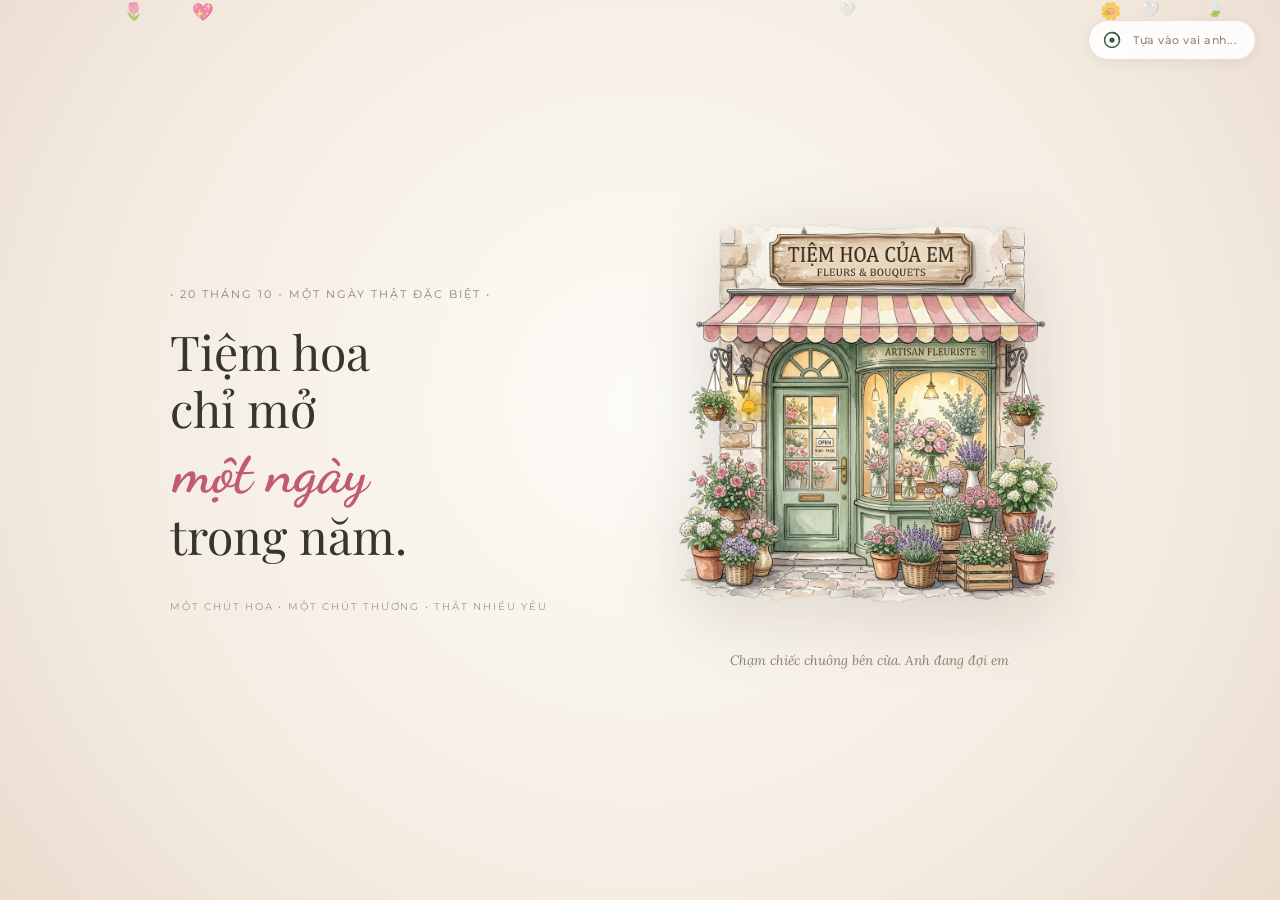
==== tiemhoa/index.html @ cbed9004 "Prepare 20-10 gift website" ====
<!DOCTYPE html>
<html lang="vi">
<head>
  <meta charset="UTF-8">
  <meta name="viewport" content="width=device-width, initial-scale=1.0">
  <title>Tiệm Hoa Của Em - Món Quà Yêu Thương</title>
  <link rel="preconnect" href="https://fonts.googleapis.com">
  <link rel="preconnect" href="https://fonts.gstatic.com" crossorigin>
  <link href="https://fonts.googleapis.com/css2?family=Cormorant+Garamond:ital,wght@0,400;0,600;0,700;1,400;1,600&family=Dancing+Script:wght@600;700&family=Lora:ital,wght@0,400;0,500;1,400&family=Montserrat:wght@400;500;600;700&family=Playfair+Display:ital,wght@0,400;0,600;0,700;1,400;1,600&display=swap" rel="stylesheet">
  <link rel="stylesheet" href="style.css">
</head>
<body>
  <!-- Ambient floating particles (leaves, petals, sparkles) -->
  <div id="ambient-particles" class="particles-container"></div>

  <!-- Music Pill Control -->
  <div class="music-pill" id="music-pill" title="Bật/Tắt nhạc nền">
    <div class="music-disc-wrap">
      <div class="music-disc" id="music-disc">
        <svg viewBox="0 0 24 24" width="18" height="18" fill="currentColor">
          <circle cx="12" cy="12" r="10" fill="none" stroke="currentColor" stroke-width="2"/>
          <circle cx="12" cy="12" r="3.5" fill="currentColor"/>
          <path d="M12 2 A10 10 0 0 1 22 12" fill="none" stroke="currentColor" stroke-width="2" stroke-linecap="round"/>
        </svg>
      </div>
      <div class="music-notes-anim">
        <span>♪</span><span>♫</span>
      </div>
    </div>
    <span class="music-title" id="music-title">Tựa vào vai anh...</span>
  </div>

  <!-- Background Music Audio -->
  <audio id="bg-music" src="music.mp3" loop preload="auto"></audio>

  <!-- Main Storybook Container -->
  <main class="storybook-wrapper" id="storybook">

    <!-- ================= SCENE 1: TIỆM HOA ================= -->
    <section class="scene active" id="scene-1">
      <div class="scene-inner scene-shop-grid">
        <!-- Left Column: Typography -->
        <div class="shop-hero-text">
          <div class="date-badge">• 20 THÁNG 10 - MỘT NGÀY THẬT ĐẶC BIỆT •</div>
          <h1 class="main-title">
            Tiệm hoa<br>
            chỉ mở<br>
            <span class="script-pink">một ngày</span><br>
            trong năm.
          </h1>
          <div class="bottom-tagline">
            MỘT CHÚT HOA • MỘT CHÚT THƯƠNG • THẬT NHIỀU YÊU
          </div>
        </div>

        <!-- Right Column: Botanical Watercolor Flower Shop with 3D Swinging Door -->
        <div class="shop-stage">
          <div class="shop-building" id="shop-building">
            <div class="shop-watercolor-card">
              <!-- Interior room behind doorway cutout -->
              <div class="door-interior-room">
                <div class="door-light-spill"></div>
                <div class="interior-cozy-top">
                  <div class="door-lamp-glow">💡</div>
                  <div class="door-sign-wood">Chỉ cho em ♡</div>
                </div>
                <div class="door-cozy-shelves">
                  <span>🌷</span><span>💐</span><span>🌸</span>
                </div>
                <div class="interior-wood-floor"></div>
              </div>

              <!-- Shop facade with transparent doorway cutout -->
              <img src="assets_art/shop_cutout.png" alt="Tiệm hoa của em" class="shop-watercolor-img" id="shop-art-img">

              <!-- 3D Doorway Portal with Swinging Watercolor Door Leaf -->
              <div class="door-portal-3d">
                <div class="door-leaf-3d" id="door-leaf" title="Chạm để mở cửa tiệm hoa">
                  <img src="assets_art/door_leaf.png" alt="Cánh cửa tiệm hoa" class="door-leaf-img">
                </div>
              </div>

              <!-- Brass Hanging Bell Hotspot on shop facade -->
              <div class="door-bell-wrap" id="door-bell" title="Chạm để rung chuông đón em">
                <svg viewBox="0 0 24 36" width="22" height="34" class="bell-svg">
                  <line x1="12" y1="0" x2="12" y2="10" stroke="#b38728" stroke-width="2"/>
                  <path d="M 6,18 C 6,11 18,11 18,18 L 20,24 L 4,24 Z" fill="#f6b93b" stroke="#996515" stroke-width="1"/>
                  <ellipse cx="12" cy="24" rx="8" ry="2" fill="#dfa127" stroke="#996515" stroke-width="0.8"/>
                  <circle cx="12" cy="27" r="2.2" fill="#835209"/>
                </svg>
                <div class="bell-radiate-ring"></div>
              </div>
            </div>
          </div>

          <!-- Scene 1 Action Dock -->
          <div class="shop-action-dock">
            <p class="scene-hint" id="shop-hint">Chạm chiếc chuông bên cửa. Anh đang đợi em</p>
            <button class="btn-primary-pill shop-enter-btn" id="btn-enter-shop">
              Chào Bé iu, bó hoa của em đang chờ ♡
            </button>
          </div>
        </div>
      </div>
    </section>

    <!-- ================= SCENE 2: CHỌN HOA ================= -->
    <section class="scene" id="scene-2">
      <div class="scene-inner scene-pick-grid">
        <!-- Header -->
        <div class="scene-header">
          <div class="date-badge">• MỘT BÓ HOA - NĂM ĐIỀU MUỐN NÓI •</div>
          <h1 class="main-title-center">
            Em chọn hoa,<br>
            anh gửi <span class="script-pink">yêu thương.</span>
          </h1>
          <p class="scene-subtitle">
            Chạm từng bông hoa để đặt vào bó. Chọn đủ 5 bông để hoàn thành bó hoa của em.
          </p>
        </div>

        <div class="pick-workspace">
          <!-- Flower Shelf with 5 Programmatic Botanical Flowers -->
          <div class="botanical-shelf-wrap">
            <div class="botanical-flowers-row">

              <!-- Flower 1: Tulip -->
              <div class="flower-card" data-id="tulip" data-name="Tulip" data-meaning="Tình yêu dịu dàng &amp; chân thành nhất">
                <div class="flower-art-box">
                  <img src="assets_art/tulip.png" alt="Tulip" class="flower-art-img">
                  <div class="flower-check-badge">✓</div>
                </div>
                <span class="flower-caption">Tulip</span>
              </div>

              <!-- Flower 2: Sunflower -->
              <div class="flower-card" data-id="sunflower" data-name="Hướng dương" data-meaning="Luôn hướng về em như ánh mặt trời">
                <div class="flower-art-box">
                  <img src="assets_art/sunflower.png" alt="Hướng dương" class="flower-art-img">
                  <div class="flower-check-badge">✓</div>
                </div>
                <span class="flower-caption">Hướng dương</span>
              </div>

              <!-- Flower 3: Rose -->
              <div class="flower-card" data-id="rose" data-name="Hoa hồng" data-meaning="Tình yêu nồng nàn &amp; duy nhất của anh">
                <div class="flower-art-box">
                  <img src="assets_art/rose.png" alt="Hoa hồng" class="flower-art-img">
                  <div class="flower-check-badge">✓</div>
                </div>
                <span class="flower-caption">Hoa hồng</span>
              </div>

              <!-- Flower 4: Daisy -->
              <div class="flower-card" data-id="daisy" data-name="Cúc nhỏ" data-meaning="Nụ cười trong trẻo khiến anh xao xuyến">
                <div class="flower-art-box">
                  <img src="assets_art/daisy.png" alt="Cúc nhỏ" class="flower-art-img">
                  <div class="flower-check-badge">✓</div>
                </div>
                <span class="flower-caption">Cúc nhỏ</span>
              </div>

              <!-- Flower 5: Baby's Breath -->
              <div class="flower-card" data-id="baby" data-name="Baby trắng" data-meaning="Dịu dàng nâng niu, chở che từng khoảnh khắc">
                <div class="flower-art-box">
                  <img src="assets_art/baby.png" alt="Baby trắng" class="flower-art-img">
                  <div class="flower-check-badge">✓</div>
                </div>
                <span class="flower-caption">Baby trắng</span>
              </div>

            </div>
            <!-- Wooden Display Shelf Plank -->
            <div class="wood-shelf-plank"></div>
          </div>

          <!-- Dynamic Kraft Bouquet Assembly -->
          <div class="bouquet-assembly-stage">
            <div class="kraft-bouquet-container" id="kraft-bouquet">
              <!-- Back Watercolor Kraft Paper Layer -->
              <img src="assets_art/kraft_back.png" alt="Giấy gói hoa kraft" class="kraft-paper-back">

              <!-- Flower Arranging Slot (Botanical Flowers bloom here) -->
              <div class="bouquet-flowers-bed" id="bouquet-flowers-bed">
                <div class="empty-bouquet-hint" id="empty-bouquet-hint">
                  Bó hoa của em đang chờ những điều dịu dàng ♡
                </div>
              </div>

              <!-- Front Folded Watercolor Kraft Paper Wrap -->
              <img src="assets_art/kraft_front.png" alt="Nếp gấp giấy gói kraft" class="kraft-paper-front">
            </div>

            <!-- Counter -->
            <div class="counter-pill" id="flower-counter">0 / 5 BÔNG HOA</div>
          </div>
        </div>

        <!-- Next Button -->
        <div class="dock-btn-wrap">
          <button class="btn-green-pill" id="btn-next-scene-3">
            Tiếp tục →
          </button>
        </div>
      </div>
    </section>

    <!-- ================= SCENE 3: THẮT NƠ ================= -->
    <section class="scene" id="scene-3">
      <div class="scene-inner scene-center-layout">
        <div class="scene-header">
          <h1 class="main-title-center">
            Thắt một chiếc nơ,<br>
            gửi trọn <span class="script-pink">yêu thương.</span>
          </h1>
        </div>

        <div class="center-bouquet-display">
          <!-- Bouquet Display with clickable Bow Hotspot -->
          <div class="complete-bouquet-wrapper" id="bow-interactive-zone">
            <!-- Full Bouquet SVG Art -->
            <div class="bouquet-static-art" id="bow-bouquet-art"></div>

            <!-- Satin Ribbon Bow Hotspot -->
            <div class="ribbon-bow-hotspot" id="ribbon-bow-hotspot" title="Chạm để thắt chiếc nơ hồng">
              <img src="assets_art/bow.png" alt="Nơ ruy băng satin" class="satin-bow-img" id="satin-bow-img">
              <!-- Pulsing invitation ring -->
              <div class="bow-touch-ring"></div>
            </div>
          </div>

          <p class="scene-hint" id="bow-hint">Chạm vào dải ruy băng để hoàn thành bó hoa</p>
        </div>
      </div>
    </section>

    <!-- ================= SCENE 4: TẤM THIỆP TRONG BÓ HOA ================= -->
    <section class="scene" id="scene-4">
      <div class="scene-inner scene-center-layout">
        <div class="scene-header">
          <h1 class="main-title-center">
            Một bó hoa,<br>
            cho người anh <span class="script-pink">thương nhất.</span>
          </h1>
        </div>

        <div class="center-bouquet-display">
          <div class="complete-bouquet-wrapper">
            <!-- Bouquet with Tied Bow -->
            <div class="bouquet-static-art" id="card-bouquet-art"></div>

            <!-- Attached Mini Card Tag -->
            <div class="mini-gift-tag" id="mini-gift-tag" title="Nhấn để mở bức thư tình">
              <div class="tag-string"></div>
              <div class="tag-body">
                <span class="tag-to">Gửi người<br>anh thương ♡</span>
                <span class="tag-btn">MỞ THIỆP</span>
              </div>
              <div class="tag-glow-pulse"></div>
            </div>
          </div>

          <p class="scene-hint">Chạm vào tấm thiệp nhỏ để đọc lời anh gửi.</p>
        </div>
      </div>
    </section>

    <!-- ================= SCENE 5: BỨC THƯ TÌNH & POLAROID ================= -->
    <section class="scene" id="scene-5">
      <div class="letter-modal-backdrop">
        <div class="letter-stationery-card" id="letter-stationery-card">
          <!-- Close button to inspect bouquet -->
          <button class="btn-close-letter" id="btn-close-letter" title="Đóng thư để xem lại hoa">✕</button>

          <!-- Vintage Postage & Header -->
          <div class="letter-header-row">
            <div class="letter-date-pill">• 20 THÁNG 10 - TỪ ANH, VỚI YÊU THƯƠNG •</div>
            <div class="letter-stamp-group">
              <img src="assets_art/wax_seal.png" alt="Dấu sáp hoa hồng" class="letter-wax-seal" title="Dấu sáp niêm phong hoa hồng">
              <div class="letter-stamp">
                <span>BƯU ĐIỆN TÌNH YÊU</span>
                <small>20.10 ♡</small>
              </div>
            </div>
          </div>

          <!-- Letter Main Grid -->
          <div class="letter-grid-layout">
            <!-- Left: Text Body -->
            <div class="letter-text-pane">
              <h2 class="letter-salutation" id="letter-salutation-text">Gửi Bé Iu của anh,</h2>

              <div class="letter-paragraphs" id="letter-paragraphs-content">
                <p>Chúc mừng ngày 20/10, vợ iuu của anh!</p>

                <p>Anh muốn tặng em một bó hoa thật đặc biệt. Mỗi bông là một điều anh mong cho em: bình an, niềm vui, những ước mơ thành hiện thực và thật nhiều yêu thương.</p>

                <p>Cảm ơn em vì những quan tâm nhỏ bé, những lần lắng nghe và nụ cười mà anh mê ơi là mê. Mặc dù tụi mình có nhiều lúc không hiểu nhau, có lúc nặng lời nhưng chúng ta vẫn chọn ở lại với nhau. Anh rất biết ơn vì cả 2 đứa mình đều đã cùng cố gắng vì nhau rất nhiều.
</p>

                <p>Nếu hôm nay có ai hỏi anh muốn tặng em điều gì, anh sẽ nói: một ngày thật vui, một ngày thật bình an, và thật nhiều ngày sau vẫn được ở bên em.</p>

                <p class="highlight-line">Anh yêu em rất nhiều. ♡</p>
              </div>

              <!-- Hand-written Sign-off -->
              <div class="letter-signature-block">
                <span class="signature-text" id="letter-signature-text">Thương em, Anh ♡</span>
              </div>
            </div>

            <!-- Right: Polaroid Frame -->
            <div class="letter-photo-pane">
              <div class="polaroid-frame-box" id="polaroid-frame-box">
                <!-- Decorative Washi Tape / Pin -->
                <div class="washi-tape"></div>

                <!-- Photo Container -->
                <div class="polaroid-photo-viewport">
                  <img src="assets_art/girl_watercolor.jpg" alt="Ảnh kỷ niệm">
                </div>

                <!-- Handwritten Polaroid Caption -->
                <div class="polaroid-caption-text" id="polaroid-caption-text">
                  Người anh luôn muốn tặng hoa ♡
                </div>
              </div>

              <!-- Romantic Action Buttons -->
              <div class="letter-buttons-row">
                <button class="btn-heart-shower" id="btn-heart-shower">
                  ❤️ Thả tim cho anh
                </button>
              </div>
            </div>
          </div>
        </div>
      </div>
    </section>

  </main>

  <!-- Sweet Toast Floating Notification -->
  <div class="toast-bubble" id="toast-bubble"></div>

  <script src="script.js"></script>
</body>
</html>
---- tiemhoa/style.css ----
/* ==========================================================================
   TIỆM HOA CỦA EM - PURE CODE VECTOR & CSS RENDERED STYLESHEET
   Aesthetic: Warm Parchment, Botanical Pastel, Dusty Rose & Forest Green
   ========================================================================== */

:root {
  --bg-cream: #f4eee3;
  --bg-radial: radial-gradient(circle at 50% 45%, #fdfbf7 0%, #f4ece1 65%, #ebdccf 100%);
  --bg-sage: #8f9888;
  --bg-sage-grad: radial-gradient(circle at center, #9da694 0%, #838c7b 100%);
  --text-dark: #383431;
  --text-muted: #8c8378;
  --pink-accent: #c25975;
  --pink-deep: #a83d58;
  --pink-soft: #fcf1f4;
  --green-primary: #3b5a45;
  --green-hover: #2e4736;
  --gold-warm: #f6b93b;
  --paper-ivory: #fcfaf4;
  --kraft-brown: #eedfcb;
  --shadow-soft: 0 10px 30px rgba(0, 0, 0, 0.05);
  --shadow-card: 0 20px 45px rgba(65, 52, 40, 0.12);
  --shadow-deep: 0 30px 60px rgba(40, 32, 25, 0.22);
  --font-serif: 'Playfair Display', 'Cormorant Garamond', Georgia, serif;
  --font-script: 'Dancing Script', cursive;
  --font-body: 'Lora', Georgia, serif;
  --font-sans: 'Montserrat', sans-serif;
  --transition-smooth: all 0.5s cubic-bezier(0.25, 1, 0.5, 1);
  --transition-bounce: all 0.5s cubic-bezier(0.175, 0.885, 0.32, 1.275);
}

* {
  box-sizing: border-box;
  margin: 0;
  padding: 0;
}

html, body {
  width: 100%;
  height: 100%;
  overflow-x: hidden;
  font-family: var(--font-body);
  color: var(--text-dark);
  background: var(--bg-cream);
  background-image: var(--bg-radial);
  user-select: none;
  -webkit-font-smoothing: antialiased;
}

/* ================= AMBIENT PARTICLES ================= */
.particles-container {
  position: fixed;
  top: 0;
  left: 0;
  width: 100vw;
  height: 100vh;
  pointer-events: none;
  z-index: 10;
  overflow: hidden;
}

.ambient-particle {
  position: absolute;
  pointer-events: none;
  opacity: 0.65;
  animation: float-particle linear infinite;
}

@keyframes float-particle {
  0% {
    transform: translateY(105vh) rotate(0deg) scale(0.6);
    opacity: 0;
  }
  15% {
    opacity: 0.7;
  }
  85% {
    opacity: 0.8;
  }
  100% {
    transform: translateY(-10vh) rotate(360deg) scale(1.1);
    opacity: 0;
  }
}

/* ================= MUSIC PILL CONTROLLER ================= */
.music-pill {
  position: fixed;
  top: 20px;
  right: 24px;
  z-index: 100;
  background: rgba(255, 255, 255, 0.88);
  backdrop-filter: blur(10px);
  border: 1px solid rgba(220, 210, 200, 0.75);
  padding: 8px 18px 8px 12px;
  border-radius: 30px;
  display: flex;
  align-items: center;
  gap: 10px;
  cursor: pointer;
  box-shadow: 0 4px 16px rgba(0, 0, 0, 0.05);
  transition: var(--transition-smooth);
}

.music-pill:hover {
  transform: translateY(-2px);
  box-shadow: 0 6px 22px rgba(0, 0, 0, 0.09);
  background: rgba(255, 255, 255, 0.96);
}

.music-disc-wrap {
  position: relative;
  width: 22px;
  height: 22px;
  display: flex;
  align-items: center;
  justify-content: center;
}

.music-disc {
  color: var(--green-primary);
  display: flex;
  align-items: center;
  justify-content: center;
}

.music-pill.playing .music-disc {
  animation: spin-vinyl 4s linear infinite;
}

@keyframes spin-vinyl {
  from { transform: rotate(0deg); }
  to { transform: rotate(360deg); }
}

.music-notes-anim {
  position: absolute;
  top: -12px;
  right: -6px;
  display: none;
  font-size: 11px;
  color: var(--pink-accent);
}

.music-pill.playing .music-notes-anim {
  display: flex;
  gap: 4px;
  animation: notes-bounce 1.2s ease-in-out infinite alternate;
}

@keyframes notes-bounce {
  0% { transform: translateY(0); opacity: 0.3; }
  100% { transform: translateY(-5px); opacity: 1; }
}

.music-title {
  font-family: var(--font-sans);
  font-size: 11px;
  letter-spacing: 0.5px;
  color: var(--text-muted);
  font-weight: 500;
}

/* ================= STORYBOOK MAIN WRAPPER ================= */
.storybook-wrapper {
  position: relative;
  width: 100vw;
  min-height: 100vh;
  display: flex;
  align-items: center;
  justify-content: center;
  padding: 40px 20px;
}

/* ================= SCENE BASE & TRANSITIONS ================= */
.scene {
  position: absolute;
  width: 100%;
  max-width: 980px;
  min-height: 520px;
  opacity: 0;
  visibility: hidden;
  pointer-events: none;
  transform: scale(0.97) translateY(14px);
  transition: opacity 0.65s cubic-bezier(0.25, 1, 0.5, 1), transform 0.65s cubic-bezier(0.25, 1, 0.5, 1), visibility 0.65s;
  display: flex;
  align-items: center;
  justify-content: center;
}

.scene.active {
  opacity: 1;
  visibility: visible;
  pointer-events: auto;
  transform: scale(1) translateY(0);
}

.scene.flip-out {
  opacity: 0;
  transform: perspective(1000px) rotateY(-30deg) scale(0.93);
  transition: all 0.65s cubic-bezier(0.4, 0, 0.2, 1);
}

.scene-inner {
  width: 100%;
  padding: 10px 20px;
}

/* ================= SCENE 1: TIỆM HOA ================= */
.scene-shop-grid {
  display: grid;
  grid-template-columns: 1fr 1.15fr;
  align-items: center;
  gap: 40px;
}

.date-badge {
  font-family: var(--font-sans);
  font-size: 11px;
  letter-spacing: 2px;
  color: var(--text-muted);
  text-transform: uppercase;
  margin-bottom: 22px;
}

.main-title {
  font-family: var(--font-serif);
  font-size: 48px;
  line-height: 1.18;
  font-weight: 400;
  color: var(--text-dark);
  margin-bottom: 20px;
}

.main-title-center {
  font-family: var(--font-serif);
  font-size: 38px;
  line-height: 1.25;
  font-weight: 400;
  color: var(--text-dark);
  text-align: center;
  margin-bottom: 8px;
}

.script-pink {
  font-family: var(--font-script);
  font-weight: 700;
  color: var(--pink-accent);
  font-size: 1.24em;
  display: inline-block;
  padding: 0 4px;
}

.bottom-tagline {
  font-family: var(--font-sans);
  font-size: 10px;
  letter-spacing: 1.8px;
  color: #a1998f;
  margin-top: 36px;
}

/* Programmatic Shop Stage */
.shop-stage {
  display: flex;
  flex-direction: column;
  align-items: center;
  justify-content: center;
}

.shop-building {
  position: relative;
  width: 420px;
  max-width: 100%;
}

.shop-watercolor-card {
  position: relative;
  width: 100%;
  display: flex;
  align-items: center;
  justify-content: center;
}

.shop-watercolor-img {
  width: 100%;
  height: auto;
  display: block;
  filter: drop-shadow(0 16px 36px rgba(60, 45, 30, 0.16));
  transition: filter 0.6s ease, transform 0.6s ease;
}

.shop-building.door-opened .shop-watercolor-img {
  filter: drop-shadow(0 16px 40px rgba(245, 175, 45, 0.35)) drop-shadow(0 0 35px rgba(255, 230, 150, 0.45));
}

/* Interior room behind the doorway cutout */
.door-interior-room {
  position: absolute;
  left: 27.246%;
  top: 41.548%;
  width: 17.578%;
  height: 40.733%;
  z-index: 1;
  background: radial-gradient(circle at 50% 50%, #fffbe6 0%, #ffdf9e 40%, #f5b041 75%, #ba4a00 100%);
  box-shadow: inset 0 0 16px rgba(186, 74, 0, 0.55);
  overflow: hidden;
  display: flex;
  flex-direction: column;
  align-items: center;
  justify-content: space-between;
  padding: 10px 4px 0 4px;
}

.door-light-spill {
  position: absolute;
  bottom: 0;
  left: -20px;
  width: 140%;
  height: 50%;
  background: radial-gradient(ellipse at bottom, rgba(255, 235, 150, 0.95) 0%, rgba(255, 210, 80, 0.4) 60%, transparent 100%);
  opacity: 0;
  transition: opacity 0.8s ease;
  pointer-events: none;
}

.shop-building.door-opened .door-light-spill {
  opacity: 1;
}

.interior-cozy-top {
  display: flex;
  flex-direction: column;
  align-items: center;
  gap: 2px;
  opacity: 0;
  transform: translateY(-8px);
  transition: all 0.7s ease;
}

.shop-building.door-opened .interior-cozy-top {
  opacity: 1;
  transform: translateY(0);
}

.door-lamp-glow {
  font-size: 11px;
  filter: drop-shadow(0 0 8px #f1c40f);
}

.door-sign-wood {
  background: #fffdfa;
  border: 1px solid #dcd1bf;
  border-radius: 4px;
  padding: 2px 5px;
  font-family: var(--font-script);
  font-size: 10px;
  font-weight: 700;
  color: #a83d58;
  white-space: nowrap;
  box-shadow: 0 2px 4px rgba(0,0,0,0.12);
}

.door-cozy-shelves {
  display: flex;
  gap: 4px;
  font-size: 11.5px;
  opacity: 0;
  transform: translateY(8px);
  transition: all 0.7s ease;
}

.shop-building.door-opened .door-cozy-shelves {
  opacity: 1;
  transform: translateY(0);
}

.interior-wood-floor {
  width: 100%;
  height: 8px;
  background: #8e583c;
  border-top: 1px solid #633a24;
}

/* 3D Doorway Portal */
.door-portal-3d {
  position: absolute;
  left: 27.246%;
  top: 41.548%;
  width: 17.578%;
  height: 40.733%;
  z-index: 4;
  perspective: 800px;
  transform-style: preserve-3d;
  overflow: visible;
  pointer-events: none;
}

.door-leaf-3d {
  position: absolute;
  top: 0;
  left: 0;
  width: 100%;
  height: 100%;
  transform-origin: left center;
  transform-style: preserve-3d;
  transition: transform 0.95s cubic-bezier(0.2, 0.85, 0.3, 1), box-shadow 0.9s ease;
  cursor: pointer;
  pointer-events: auto;
}

.door-leaf-img {
  width: 100%;
  height: 100%;
  display: block;
  filter: drop-shadow(0 2px 6px rgba(0,0,0,0.15));
}

/* 3D Door Swing State */
.shop-building.door-opened .door-leaf-3d {
  transform: perspective(800px) rotateY(-82deg);
  box-shadow: -4px 0 16px rgba(0, 0, 0, 0.38);
}

/* Brass Hanging Bell Hotspot on shop facade */
.door-bell-wrap {
  position: absolute;
  top: 41%;
  left: 17%;
  width: 36px;
  height: 48px;
  cursor: pointer;
  z-index: 25;
  display: flex;
  align-items: center;
  justify-content: center;
}

.bell-svg {
  transform-origin: top center;
  transition: transform 0.2s ease;
  filter: drop-shadow(0 2px 5px rgba(0,0,0,0.25));
}

.door-bell-wrap:hover .bell-svg {
  animation: bell-jingle 0.6s ease infinite alternate;
}

.door-bell-wrap.ringing .bell-svg {
  animation: bell-ring-hard 0.7s ease forwards;
}

@keyframes bell-jingle {
  0% { transform: rotate(-8deg); }
  100% { transform: rotate(8deg); }
}

@keyframes bell-ring-hard {
  0% { transform: rotate(0); }
  20% { transform: rotate(24deg); }
  40% { transform: rotate(-22deg); }
  60% { transform: rotate(15deg); }
  80% { transform: rotate(-10deg); }
  100% { transform: rotate(0); }
}

.bell-radiate-ring {
  position: absolute;
  width: 24px;
  height: 24px;
  border-radius: 50%;
  background: rgba(249, 202, 36, 0.4);
  box-shadow: 0 0 12px rgba(249, 202, 36, 0.8);
  animation: pulse-ring 2s infinite ease-in-out;
  pointer-events: none;
}

@keyframes pulse-ring {
  0%, 100% { transform: scale(0.9); opacity: 0.4; }
  50% { transform: scale(1.4); opacity: 0.85; }
}

/* Action Dock below shop */
.shop-action-dock {
  margin-top: 18px;
  text-align: center;
  min-height: 48px;
  display: flex;
  flex-direction: column;
  align-items: center;
  justify-content: center;
}

.scene-hint {
  font-family: var(--font-body);
  font-style: italic;
  font-size: 13.5px;
  color: var(--text-muted);
}

.btn-primary-pill {
  font-family: var(--font-sans);
  font-size: 13.5px;
  font-weight: 500;
  padding: 10px 24px;
  border-radius: 25px;
  background: var(--paper-ivory);
  border: 1px solid rgba(190, 180, 168, 0.8);
  color: var(--text-dark);
  cursor: pointer;
  box-shadow: 0 4px 15px rgba(0, 0, 0, 0.05);
  transition: var(--transition-smooth);
}

.btn-primary-pill:hover {
  transform: translateY(-2px);
  border-color: var(--pink-accent);
  color: var(--pink-accent);
  box-shadow: 0 6px 18px rgba(0, 0, 0, 0.09);
}

.shop-enter-btn {
  display: none;
  animation: slide-up-fade 0.5s ease forwards;
}

@keyframes slide-up-fade {
  from { opacity: 0; transform: translateY(12px); }
  to { opacity: 1; transform: translateY(0); }
}

/* ================= SCENE 2: CHỌN HOA ================= */
.scene-pick-grid {
  display: flex;
  flex-direction: column;
  align-items: center;
  gap: 15px;
}

.scene-header {
  text-align: center;
  max-width: 600px;
}

.scene-subtitle {
  font-family: var(--font-sans);
  font-size: 12.5px;
  color: var(--text-muted);
  line-height: 1.6;
  margin-top: 6px;
}

.pick-workspace {
  display: flex;
  align-items: flex-end;
  justify-content: center;
  gap: 50px;
  width: 100%;
  margin-top: 15px;
}

/* Botanical Flower Shelf */
.botanical-shelf-wrap {
  display: flex;
  flex-direction: column;
  align-items: center;
}

.botanical-flowers-row {
  display: flex;
  align-items: flex-end;
  gap: 14px;
  padding: 0 8px;
}

.flower-card {
  display: flex;
  flex-direction: column;
  align-items: center;
  cursor: pointer;
  transition: var(--transition-bounce);
}

.flower-art-box {
  position: relative;
  width: 76px;
  height: 145px;
  display: flex;
  align-items: flex-end;
  justify-content: center;
  transition: transform 0.3s ease;
}

.flower-art-img {
  width: 100%;
  height: 100%;
  object-fit: contain;
  display: block;
  transition: transform 0.35s cubic-bezier(0.175, 0.885, 0.32, 1.275), filter 0.3s ease, opacity 0.3s ease;
  transform-origin: bottom center;
  filter: drop-shadow(0 4px 10px rgba(60, 45, 30, 0.08));
}

.flower-svg {
  width: 100%;
  height: 100%;
  display: block;
  transition: filter 0.3s ease, opacity 0.3s ease;
  transform-origin: bottom center;
}

.flower-card:hover:not(.selected) .flower-art-img,
.flower-card:hover:not(.selected) .flower-svg {
  transform: translateY(-8px) scale(1.08) rotate(2deg);
  filter: drop-shadow(0 10px 18px rgba(60, 45, 30, 0.16));
}

/* Selected state: checkmark badge */
.flower-check-badge {
  position: absolute;
  top: 36%;
  left: 50%;
  transform: translate(-50%, -50%) scale(0);
  width: 26px;
  height: 26px;
  border-radius: 50%;
  background: rgba(59, 90, 69, 0.95);
  color: #fff;
  font-size: 14px;
  font-weight: bold;
  display: flex;
  align-items: center;
  justify-content: center;
  box-shadow: 0 4px 12px rgba(0,0,0,0.22);
  transition: transform 0.3s cubic-bezier(0.175, 0.885, 0.32, 1.275);
}

.flower-card.selected .flower-art-img,
.flower-card.selected .flower-svg {
  opacity: 0.35;
  filter: grayscale(25%);
}

.flower-card.selected .flower-check-badge {
  transform: translate(-50%, -50%) scale(1);
}

.flower-caption {
  font-family: var(--font-sans);
  font-size: 11px;
  color: var(--text-muted);
  margin-top: 8px;
  white-space: nowrap;
}

.wood-shelf-plank {
  width: 100%;
  height: 7px;
  background: linear-gradient(180deg, #d8c8b1 0%, #bead95 100%);
  border-radius: 4px;
  box-shadow: 0 4px 10px rgba(0,0,0,0.06);
  margin-top: 6px;
}

/* Kraft Bouquet Assembly Stage */
.bouquet-assembly-stage {
  display: flex;
  flex-direction: column;
  align-items: center;
}

.kraft-bouquet-container {
  position: relative;
  width: 250px;
  height: 375px;
  filter: drop-shadow(0 14px 28px rgba(50, 35, 20, 0.16));
  user-select: none;
}

.kraft-paper-back {
  position: absolute;
  top: 0;
  left: 0;
  width: 100%;
  height: 100%;
  object-fit: contain;
  z-index: 1;
  pointer-events: none;
}

.bouquet-flowers-bed {
  position: absolute;
  top: 0;
  left: 0;
  width: 100%;
  height: 100%;
  z-index: 2;
  overflow: visible;
  pointer-events: none;
}

.empty-bouquet-hint {
  position: absolute;
  top: 95px;
  left: 50%;
  transform: translateX(-50%);
  font-family: var(--font-body);
  font-style: italic;
  font-size: 13px;
  line-height: 1.55;
  color: #8c7e6b;
  text-align: center;
  width: 165px;
  z-index: 3;
  pointer-events: none;
  transition: opacity 0.4s ease;
}

.kraft-paper-front {
  position: absolute;
  top: 0;
  left: 0;
  width: 100%;
  height: 100%;
  object-fit: contain;
  z-index: 10;
  pointer-events: none;
}

/* Sprouted botanical flower in bouquet */
.sprouted-flower-img {
  position: absolute;
  object-fit: contain;
  pointer-events: none;
  filter: drop-shadow(0 8px 16px rgba(50, 35, 20, 0.16));
  animation: botanical-sprout 0.7s cubic-bezier(0.175, 0.885, 0.32, 1.275) forwards;
}

@keyframes botanical-sprout {
  0% {
    opacity: 0;
    transform: translate(var(--tx, 0px), calc(var(--ty, 0px) + 25px)) scale(0.3) rotate(var(--rot, 0deg));
  }
  100% {
    opacity: 1;
    transform: translate(var(--tx, 0px), var(--ty, 0px)) scale(var(--sc, 1)) rotate(var(--rot, 0deg));
  }
}

.counter-pill {
  font-family: var(--font-sans);
  font-size: 11px;
  letter-spacing: 1.8px;
  color: var(--text-muted);
  font-weight: 600;
  margin-top: 12px;
}

/* Dock button */
.dock-btn-wrap {
  margin-top: 20px;
  min-height: 48px;
}

.btn-green-pill {
  font-family: var(--font-sans);
  font-size: 13.5px;
  font-weight: 500;
  letter-spacing: 0.5px;
  padding: 10px 28px;
  border-radius: 30px;
  background: var(--green-primary);
  color: #fff;
  border: none;
  cursor: pointer;
  box-shadow: 0 4px 14px rgba(59, 90, 69, 0.28);
  opacity: 0;
  pointer-events: none;
  transform: translateY(10px);
  transition: var(--transition-smooth);
}

.btn-green-pill.visible {
  opacity: 1;
  pointer-events: auto;
  transform: translateY(0);
}

.btn-green-pill:hover {
  background: var(--green-hover);
  transform: translateY(-2px);
  box-shadow: 0 6px 18px rgba(59, 90, 69, 0.38);
}

/* ================= SCENE 3 & 4: CENTER LAYOUT ================= */
.scene-center-layout {
  display: flex;
  flex-direction: column;
  align-items: center;
  justify-content: center;
  text-align: center;
}

.center-bouquet-display {
  position: relative;
  display: flex;
  flex-direction: column;
  align-items: center;
  margin-top: 20px;
}

.complete-bouquet-wrapper {
  position: relative;
  width: 250px;
  height: 375px;
  display: flex;
  align-items: center;
  justify-content: center;
}

.bouquet-static-art {
  width: 100%;
  height: 100%;
}

/* Satin Ribbon Bow Hotspot (Scene 3) */
.ribbon-bow-hotspot {
  position: absolute;
  top: 57%;
  left: 50%;
  transform: translate(-50%, -50%);
  width: 95px;
  height: 75px;
  cursor: pointer;
  z-index: 20;
  display: flex;
  align-items: center;
  justify-content: center;
}

.satin-bow-svg,
.satin-bow-img {
  width: 100%;
  height: 100%;
  object-fit: contain;
  display: block;
  filter: drop-shadow(0 6px 14px rgba(120, 35, 55, 0.22));
  transition: transform 0.35s cubic-bezier(0.175, 0.885, 0.32, 1.275), filter 0.3s ease;
}

.ribbon-bow-hotspot:hover .satin-bow-svg,
.ribbon-bow-hotspot:hover .satin-bow-img {
  transform: scale(1.15) rotate(-2deg);
  filter: drop-shadow(0 10px 22px rgba(120, 35, 55, 0.35));
}

.bow-touch-ring {
  position: absolute;
  width: 60px;
  height: 60px;
  border-radius: 50%;
  border: 2px dashed rgba(194, 89, 117, 0.6);
  animation: pulse-bow-ring 1.8s infinite ease-out;
  pointer-events: none;
}

@keyframes pulse-bow-ring {
  0% { transform: scale(0.7); opacity: 0.9; }
  100% { transform: scale(1.4); opacity: 0; }
}

/* Mini Gift Tag (Scene 4) */
.mini-gift-tag {
  position: absolute;
  top: 48%;
  right: 12%;
  cursor: pointer;
  z-index: 22;
  transition: transform 0.25s ease;
}

.mini-gift-tag:hover {
  transform: scale(1.08) rotate(-2deg);
}

.tag-string {
  width: 1.5px;
  height: 16px;
  background: #c8b9a2;
  margin: 0 auto;
}

.tag-body {
  background: #fffdfa;
  border: 1px solid #dcd4c6;
  border-radius: 6px;
  padding: 8px 12px 6px 12px;
  box-shadow: 0 8px 18px rgba(0,0,0,0.12);
  text-align: center;
}

.tag-to {
  display: block;
  font-family: var(--font-script);
  font-size: 13px;
  font-weight: 700;
  color: var(--text-dark);
  line-height: 1.25;
  margin-bottom: 5px;
}

.tag-btn {
  display: inline-block;
  font-family: var(--font-sans);
  font-size: 8.5px;
  font-weight: 700;
  letter-spacing: 0.8px;
  padding: 3px 8px;
  border-radius: 12px;
  background: var(--pink-accent);
  color: #fff;
}

.tag-glow-pulse {
  position: absolute;
  top: 10px;
  left: 0;
  width: 100%;
  height: 100%;
  border-radius: 6px;
  box-shadow: 0 0 14px rgba(194, 89, 117, 0.55);
  animation: pulse-ring 1.8s infinite ease-in-out;
  pointer-events: none;
}

/* ================= SCENE 5: BỨC THƯ TÌNH & POLAROID ================= */
#scene-5 {
  max-width: 100%;
  padding: 0;
}

.letter-modal-backdrop {
  width: 100%;
  min-height: 100vh;
  display: flex;
  align-items: center;
  justify-content: center;
  padding: 30px 15px;
  background-color: var(--bg-sage);
  background-image: var(--bg-sage-grad);
  transition: background-color 0.8s ease;
}

.letter-stationery-card {
  position: relative;
  background: var(--paper-ivory);
  background-image: linear-gradient(135deg, #fdfbf7 0%, #f7f3ea 100%);
  border-radius: 18px;
  width: 100%;
  max-width: 630px;
  padding: 36px 38px 30px 38px;
  box-shadow: var(--shadow-deep), 0 0 0 1px rgba(255, 255, 255, 0.7) inset;
  transform: translateY(20px) scale(0.95);
  opacity: 0;
  transition: all 0.7s cubic-bezier(0.2, 0.9, 0.3, 1);
}

#scene-5.active .letter-stationery-card {
  transform: translateY(0) scale(1);
  opacity: 1;
}

.btn-close-letter {
  position: absolute;
  top: 16px;
  right: 18px;
  width: 28px;
  height: 28px;
  border-radius: 50%;
  background: rgba(220, 215, 205, 0.5);
  border: none;
  font-size: 13px;
  color: #7a7266;
  cursor: pointer;
  display: flex;
  align-items: center;
  justify-content: center;
  transition: var(--transition-smooth);
}

.btn-close-letter:hover {
  background: rgba(194, 89, 117, 0.15);
  color: var(--pink-accent);
}

.letter-header-row {
  display: flex;
  align-items: center;
  justify-content: space-between;
  margin-bottom: 20px;
}

.letter-date-pill {
  font-family: var(--font-sans);
  font-size: 10px;
  letter-spacing: 2px;
  color: var(--text-muted);
  text-transform: uppercase;
}

.letter-stamp-group {
  display: flex;
  align-items: center;
  gap: 12px;
}

.letter-wax-seal {
  width: 44px;
  height: 44px;
  object-fit: contain;
  filter: drop-shadow(0 4px 10px rgba(168, 61, 88, 0.28));
  transform: rotate(-6deg);
  transition: transform 0.35s cubic-bezier(0.175, 0.885, 0.32, 1.275);
  cursor: pointer;
}

.letter-wax-seal:hover {
  transform: rotate(6deg) scale(1.15);
}

.letter-stamp {
  border: 1px dashed #c0b4a4;
  padding: 3px 8px;
  border-radius: 3px;
  font-family: var(--font-sans);
  font-size: 8.5px;
  color: #8c8273;
  display: flex;
  gap: 6px;
  align-items: center;
}

.letter-grid-layout {
  display: grid;
  grid-template-columns: 1.4fr 1fr;
  gap: 28px;
  align-items: start;
}

.letter-salutation {
  font-family: var(--font-script);
  font-size: 32px;
  color: var(--pink-accent);
  font-weight: 700;
  margin-bottom: 16px;
  line-height: 1.2;
}

.letter-paragraphs {
  font-family: var(--font-body);
  font-size: 13.5px;
  line-height: 1.7;
  color: #4a453f;
}

.letter-paragraphs p {
  margin-bottom: 14px;
}

.highlight-line {
  font-weight: 500;
  color: var(--text-dark);
}

.letter-signature-block {
  text-align: right;
  margin-top: 18px;
}

.signature-text {
  font-family: var(--font-script);
  font-size: 26px;
  font-weight: 700;
  color: var(--pink-accent);
}

/* Polaroid Photo Column */
.letter-photo-pane {
  display: flex;
  flex-direction: column;
  align-items: center;
  gap: 12px;
}

.polaroid-frame-box {
  position: relative;
  background: #ffffff;
  padding: 10px 10px 16px 10px;
  border-radius: 4px;
  box-shadow: 0 10px 24px rgba(0, 0, 0, 0.15), 0 2px 5px rgba(0,0,0,0.08);
  width: 180px;
  text-align: center;
  transform: rotate(2deg);
  transition: transform 0.3s ease;
}

.polaroid-frame-box:hover {
  transform: rotate(0deg) scale(1.03);
}

.washi-tape {
  position: absolute;
  top: -10px;
  left: 50%;
  transform: translateX(-50%);
  width: 44px;
  height: 14px;
  background: rgba(220, 118, 143, 0.55);
  box-shadow: 0 2px 4px rgba(0,0,0,0.1);
  border-radius: 1px;
}

.polaroid-photo-viewport {
  width: 100%;
  aspect-ratio: 1 / 1.22;
  overflow: hidden;
  border-radius: 2px;
  background: #e9ecef;
}

.polaroid-photo-viewport img {
  width: 100%;
  height: 100%;
  object-fit: cover;
  display: block;
}

.polaroid-caption-text {
  font-family: var(--font-sans);
  font-size: 9px;
  letter-spacing: 0.5px;
  color: #7a7267;
  margin-top: 10px;
}

.letter-buttons-row {
  display: flex;
  flex-direction: column;
  gap: 8px;
  width: 100%;
  max-width: 180px;
}

.btn-heart-shower {
  font-family: var(--font-sans);
  font-size: 11.5px;
  font-weight: 600;
  padding: 8px 14px;
  border-radius: 20px;
  background: var(--pink-accent);
  color: #fff;
  border: none;
  cursor: pointer;
  box-shadow: 0 3px 10px rgba(194, 89, 117, 0.35);
  transition: var(--transition-smooth);
}

.btn-heart-shower:hover {
  transform: translateY(-2px);
  background: var(--pink-deep);
  box-shadow: 0 5px 14px rgba(194, 89, 117, 0.45);
}

/* ================= TOAST BUBBLE ================= */
.toast-bubble {
  position: fixed;
  bottom: 28px;
  left: 50%;
  transform: translateX(-50%) translateY(30px);
  background: rgba(56, 52, 49, 0.92);
  color: #fff;
  font-family: var(--font-sans);
  font-size: 12.5px;
  padding: 9px 20px;
  border-radius: 25px;
  box-shadow: 0 6px 20px rgba(0,0,0,0.18);
  opacity: 0;
  pointer-events: none;
  z-index: 200;
  transition: all 0.35s cubic-bezier(0.175, 0.885, 0.32, 1.275);
}

.toast-bubble.show {
  transform: translateX(-50%) translateY(0);
  opacity: 1;
}

/* ================= RESPONSIVE ================= */
@media (max-width: 768px) {
  .scene-shop-grid {
    grid-template-columns: 1fr;
    text-align: center;
    gap: 20px;
  }

  .main-title {
    font-size: 34px;
  }

  .pick-workspace {
    flex-direction: column;
    align-items: center;
    gap: 25px;
  }

  .letter-grid-layout {
    grid-template-columns: 1fr;
  }

  .letter-photo-pane {
    order: -1;
  }

  .letter-stationery-card {
    padding: 24px 20px;
  }
}
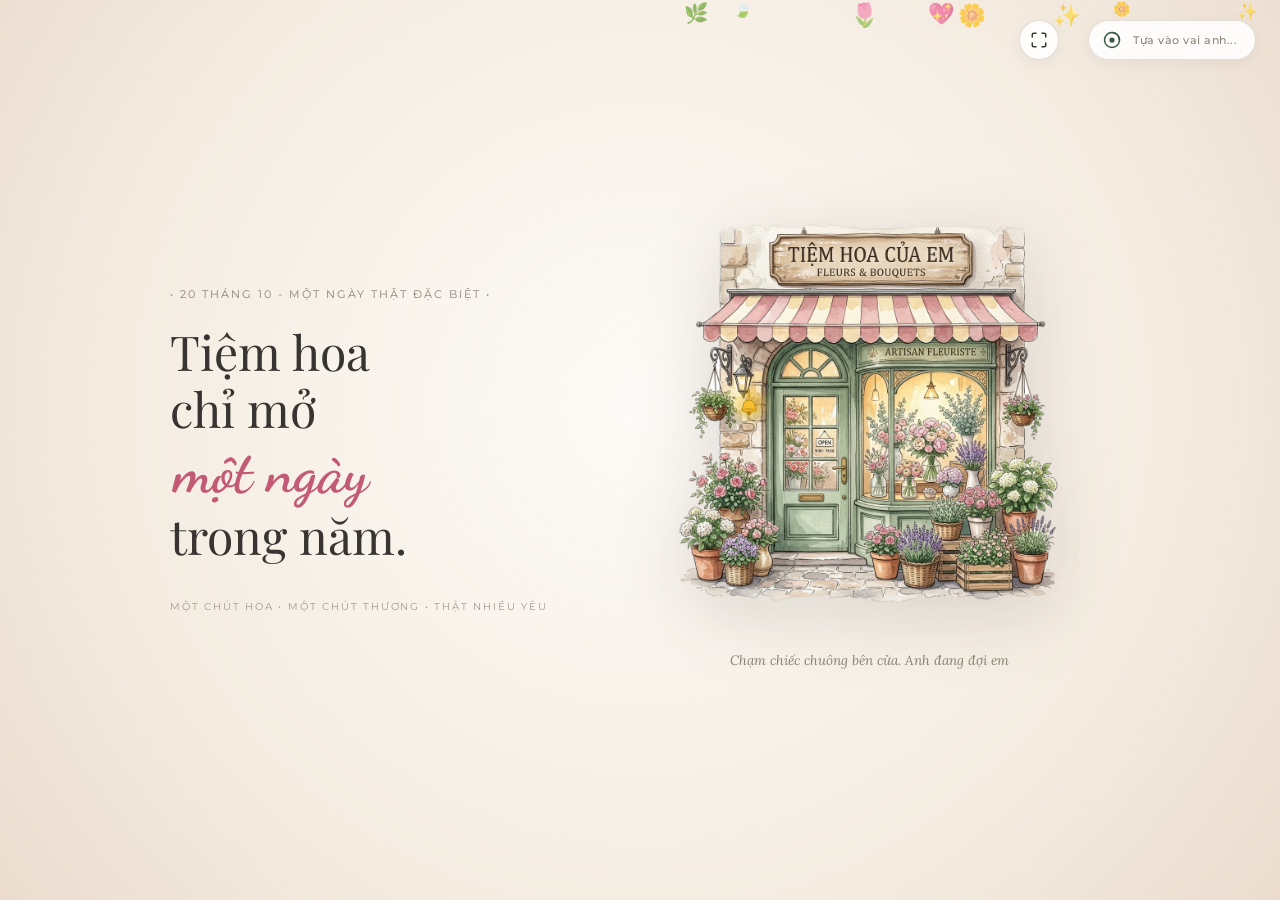
==== commit 74e9e096: "feat: auto fullscreen on touch/click, link transitions and add toggle buttons" ====
--- a/tiemhoa/index.html
+++ b/tiemhoa/index.html
@@ -2,6 +2,10 @@
 <html lang="vi">
 <head>
   <meta charset="UTF-8">
+  <meta name="apple-mobile-web-app-capable" content="yes">
+  <meta name="apple-mobile-web-app-status-bar-style" content="black-translucent">
+  <meta name="mobile-web-app-capable" content="yes">
+  <meta name="theme-color" content="#ffffff">
   <meta name="viewport" content="width=device-width, initial-scale=1.0">
   <title>Tiệm Hoa Của Em - Món Quà Yêu Thương</title>
   <link rel="preconnect" href="https://fonts.googleapis.com">
@@ -12,6 +16,16 @@
 <body>
   <!-- Ambient floating particles (leaves, petals, sparkles) -->
   <div id="ambient-particles" class="particles-container"></div>
+
+  <!-- Fullscreen Pill Control -->
+  <button class="fullscreen-pill" id="fullscreen-pill" title="Bật/Tắt toàn màn hình" aria-label="Toàn màn hình">
+    <svg class="fs-icon-enter" viewBox="0 0 24 24" width="18" height="18" fill="none" stroke="currentColor" stroke-width="2" stroke-linecap="round" stroke-linejoin="round">
+      <path d="M8 3H5a2 2 0 0 0-2 2v3m18 0V5a2 2 0 0 0-2-2h-3m0 18h3a2 2 0 0 0 2-2v-3M3 16v3a2 2 0 0 0 2 2h3"/>
+    </svg>
+    <svg class="fs-icon-exit" viewBox="0 0 24 24" width="18" height="18" fill="none" stroke="currentColor" stroke-width="2" stroke-linecap="round" stroke-linejoin="round" style="display:none;">
+      <path d="M8 3v3a2 2 0 0 1-2 2H3m18 0h-3a2 2 0 0 1-2-2V3m0 18v-3a2 2 0 0 1 2-2h3M3 16h3a2 2 0 0 1 2 2v3"/>
+    </svg>
+  </button>
 
   <!-- Music Pill Control -->
   <div class="music-pill" id="music-pill" title="Bật/Tắt nhạc nền">
--- a/tiemhoa/style.css
+++ b/tiemhoa/style.css
@@ -83,6 +83,45 @@
   }
 }
 
+/* ================= FULLSCREEN PILL CONTROLLER ================= */
+.fullscreen-pill {
+  position: fixed;
+  top: 20px;
+  right: calc(24px + 185px + 12px);
+  z-index: 100;
+  background: rgba(255, 255, 255, 0.88);
+  backdrop-filter: blur(10px);
+  -webkit-backdrop-filter: blur(10px);
+  border: 1px solid rgba(220, 210, 200, 0.75);
+  width: 40px;
+  height: 40px;
+  border-radius: 50%;
+  display: flex;
+  align-items: center;
+  justify-content: center;
+  cursor: pointer;
+  color: #3b3a36;
+  box-shadow: 0 4px 16px rgba(0, 0, 0, 0.05);
+  transition: var(--transition-smooth);
+  outline: none;
+  -webkit-tap-highlight-color: transparent;
+}
+.fullscreen-pill:hover {
+  transform: translateY(-2px);
+  box-shadow: 0 6px 22px rgba(0, 0, 0, 0.09);
+  background: rgba(255, 255, 255, 0.96);
+  color: #d17b88;
+}
+@media (max-width: 600px) {
+  .fullscreen-pill {
+    top: 15px;
+    right: auto;
+    left: 15px;
+    width: 36px;
+    height: 36px;
+  }
+}
+
 /* ================= MUSIC PILL CONTROLLER ================= */
 .music-pill {
   position: fixed;
